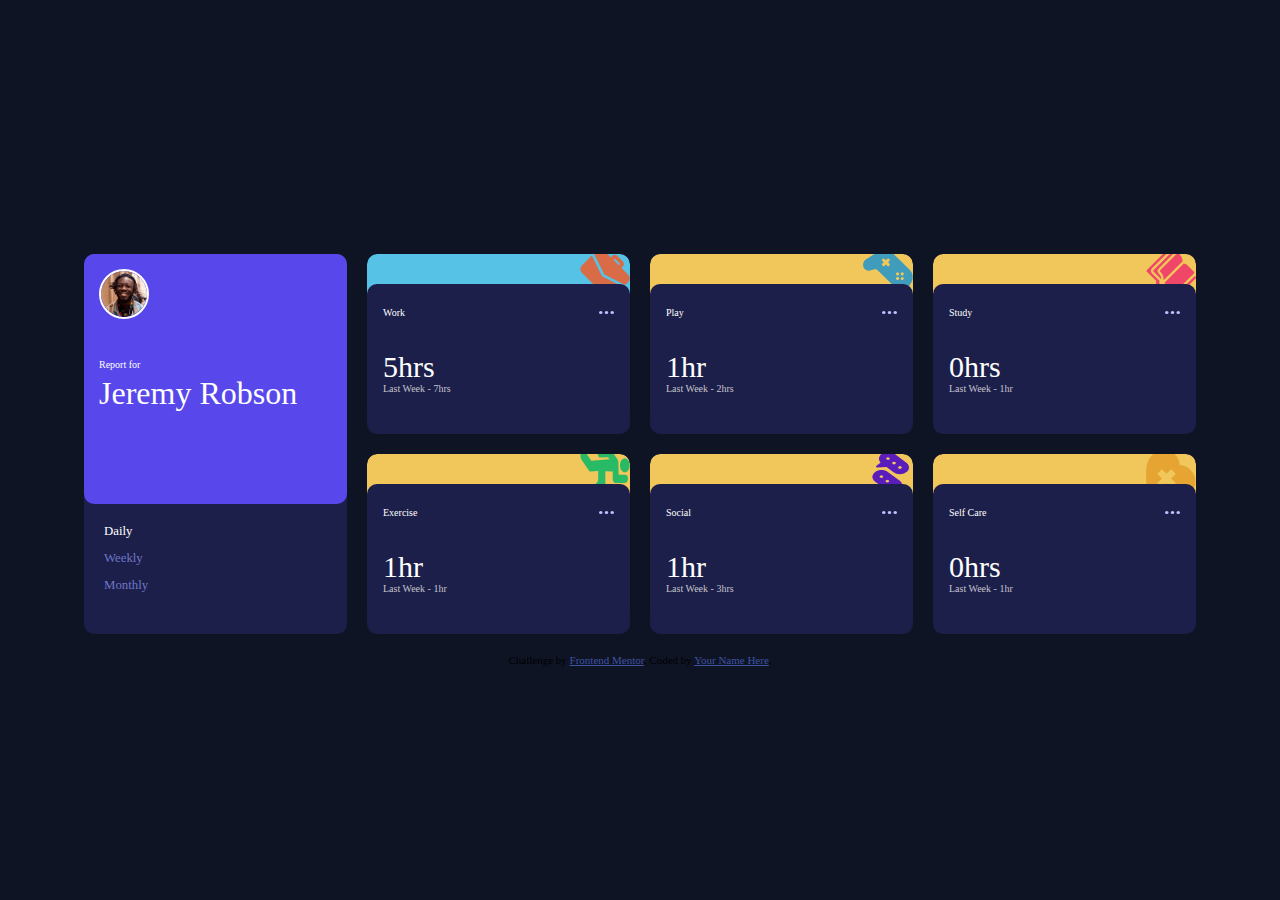
==== index.html @ 4f25144a "all" ====
<!DOCTYPE html>
<html lang="en">
<head>
  <meta charset="UTF-8">
  <meta name="viewport" content="width=device-width, initial-scale=1.0"> <!-- displays site properly based on user's device -->

  <link rel="icon" type="image/png" sizes="32x32" href="./images/favicon-32x32.png">
  
  <title>Frontend Mentor | Time tracking dashboard</title>
  <!-- CSS LINKING -->
  <link rel="stylesheet" href="style.css">

  <!-- Feel free to remove these styles or customise in your own stylesheet 👍 -->
  <style>
    .attribution { font-size: 11px; text-align: center; }
    .attribution a { color: hsl(228, 45%, 44%); }
  </style>
</head>
<body>


  <header>

  </header>

  <main>
    <section class="cards">
      <div class="big-card" >
        <div class="name-card">
          <img src="/images/image-jeremy.png" alt="">
          <div>
            <h3>  Report for</h3>
            <h1>Jeremy Robson</h1>
          </div>
        </div>

        <div class="text">
          <p id="btn-daily" class="btn-text">Daily</p>
          <p id="btn-weekly" class="btn-text">Weekly</p>
          <p id="btn-monthly" class="btn-text">Monthly</p>
        </div>
      </div>
      <div class="work-card card">
        <div class="img work-img">
          <img src="/images/icon-work.svg" alt="">
        </div>
        <!-- <img src="/images/icon-work.svg" alt=""> -->
        <div class="card-body">
          <div class="card-header">
            <h3>Work</h3>
            <img src="/images/icon-ellipsis.svg" alt="">
          </div>

          <div class="hours">
            <h1 class="work-cur-hr"><span>5hrs</span></h1>
            <p class="work-pre-hr">Last Week - <span>7hrs</span></p>
          </div>
        </div>
      </div>
      <div class="play-card card">
        <div class="img play-img">
          <img src="/images/icon-play.svg" alt="">
        </div>
        <div class="card-body">
          <div class="card-header">
            <h3>Play</h3>
            <img src="/images/icon-ellipsis.svg" alt="">
          </div>
          <div class="hours">
            <h1 class="play-cur-hr"><span>1hr</span></h1>
            <p class="play-pre-hr">Last Week - <span>2hrs</span></p>
          </div>
        </div>
      </div>
      <div class="study-card card">
        <div class="img study-img">
          <img src="/images/icon-study.svg" alt="">
        </div>
        <div class="card-body">
          <div class="card-header">
            <h3>Study</h3>
            <img src="/images/icon-ellipsis.svg" alt="">
          </div>

          <div class="hours">
            <h1 class="study-cur-hr"><span>0hrs</span></h1>
            <p class="study-pre-hr">Last Week - <span>1hr</span></p>
          </div>
        </div>
      </div>
      <div class="exe-card card">
        <div class="img exe-img">
          <img src="/images/icon-exercise.svg" alt="">
        </div>
        <div class="card-body">
          <div class="card-header">
            <h3>Exercise</h3>
            <img src="/images/icon-ellipsis.svg" alt="">
          </div>

          <div class="hours">
            <h1 class="exc-cur-hr"><span>1hr</span></h1>
            <p class="exc-pre-hr">Last Week - <span>1hr</span></p>
          </div>
        </div>
      </div>
      <div class="social-card card">
        <div class="img social-img">
          <img src="/images/icon-social.svg" alt="">
        </div>
        <div class="card-body">
          <div class="card-header">
            <h3>Social</h3>
            <img src="/images/icon-ellipsis.svg" alt="">
          </div>

          <div class="hours">
            <h1 class="social-cur-hr"><span>1hr</span></h1>
            <p class="social-pre-hr">Last Week - <span>3hrs</span></p>
          </div>
        </div>
      </div>
      <div class="self-card card">
        <div class="img self-img">
          <img src="/images/icon-self-care.svg" alt="">
        </div>
        <div class="card-body">
          <div class="card-header">
            <h3>Self Care</h3>
            <img src="/images/icon-ellipsis.svg" alt="">
          </div>

          <div class="hours">
            <h1 class="self-cur-hr"><span>0hrs</span></h1>
            <p class="self-pre-hr">Last Week - <span>1hr</span></p>
          </div>
        </div>
      </div>
    </section>
  </main>
  
  <div class="attribution">
    Challenge by <a href="https://www.frontendmentor.io?ref=challenge" target="_blank">Frontend Mentor</a>. 
    Coded by <a href="#">Your Name Here</a>.
  </div>



  <script src="index.js"></script>
</body>
</html>
---- style.css ----
* {
    margin: 0;
    padding: 0;
    box-sizing: border-box;
}
@import url('https://fonts.googleapis.com/css2?family=Rubik:ital,wght@0,300..900;1,300..900&display=swap');


:root {
    --blue: hsl(246, 80%, 60%);
    --work: hsl(195, 74%, 62%);
    --play: hsl(348, 100%, 68%);
    --execise:  hsl(145, 58%, 55%);
    --social: hsl(264, 64%, 52%);
    --self-care: hsl(43, 84%, 65%);
    
    --very-dark-blue: hsl(226, 43%, 10%);
    --Dark-blue: hsl(235, 46%, 20%);
    --Desaturted-blue: hsl(235, 45%, 61%);
    --pale-blue:hsl(236, 100%, 87%);
  ;  font-family: "Rubik";
  font-optical-sizing: auto;
  font-weight:200;
  font-style: normal;
}

body{
    background-color: var(--very-dark-blue);
    height: 100vh;
    display: flex;
    flex-direction: column;
    /* align-items: center; */
    align-content: center;
    justify-content: center;
}

.cards {
    display: grid;
    color: white;
    grid-template-columns: 1fr 1fr 1fr 1fr;
    /* grid-template-rows:  1fr 1fr; */
    width: 60%;
    place-items: center;
    row-gap: 20px;
    column-gap: 20px;
    height: auto;
    margin: auto;
    padding: 20px;

}

.big-card {
    grid-row-start: 1;
    grid-row-end: 3;
    width: 100%;
    height: 380px;
    background-color: var(--Dark-blue);
    border-radius: 10px;
}

.big-card .name-card {
    background-color: var(--blue);
    height: 250px;
    border-radius: 10px;
    padding: 15px;
    display: flex;
    flex-direction: column;
    gap: 40px;
}

.big-card .name-card img {
    width: 50px;
    height: 50px;
    border: 2px white solid;
    border-radius: 50px;
}

.big-card .name-card h3 {
    font-weight: 100;
    font-size: 10px;
   
}
.big-card .name-card h1 {
    font-family: "Rubik" !important;
    font-style: normal;
    font-weight: 100 !important;
   
}

.big-card .name-card div {
    display: flex;
    flex-direction: column;
    gap: 5px;
}


.big-card .text {
    padding: 20px;
    display: flex;
    flex-direction: column;
    gap: 12px;
    font-size: 0.8rem;

    color: var(--Desaturted-blue);
}

#btn-daily {
    color: white;
} 

.work-card, .study-card, .social-card, .play-card, .self-card, .exe-card {
   width: calc(100%);
  
    background-color: var(--Dark-blue);
    overflow: hidden;

}
.card {
    border-radius: 10px;
}

.card-body {
    background-color: var(--Dark-blue);
    padding: 1rem;
    width: auto;
    height: 140px;
    border-radius: 10px;
    position: relative;
    top: -10px;
    display: grid;
    gap: 25px;
}
.card-body h3 {
    font-size: 10px;
    font-weight: 500;
}

.card-body h1 {
    font-weight: 300;
    font-size: 30px;
    line-height: 2rem;
}

.card-body p {
    font-size: 10px;
    font-weight: 100;
    color: rgba(239, 235, 235, 0.817);
}

.card-body .card-header {
    display: flex;
    justify-content: space-between;
    align-items: center;
}

.card-body .card-header img {
    width: 15px;
   height: 3px;

}
.img img {
    width: 50px;
    height: 50px;
}

.img {
    background-color: var(--self-care);
    border-top-right-radius: 10px;
    border-top-left-radius: 10px;
    display: flex;
    justify-content: flex-end;
    height: 40px;
    overflow: hidden;
    align-items: center;
    
}

.work-img {
    background-color: var(--work);
}

@media (max-width: 600px) {
    body{
        display: block;
    }
    .cards {
        display: grid;
        grid-template-columns: 1fr;
        width: 90%;
    }

    .card {
        height: 100px;
    }
    .big-card {
        height: auto;
    }
    .big-card .name-card {
        flex-direction: row;
        height: auto;
    }
    .big-card .text {
        flex-direction: row;
        justify-content: space-between;
        height: auto;
    }
    .big-card .name-card h1 {
        font-size: 20px;
    }
    .work-card, .study-card, .social-card, .play-card, .self-card, .exe-card {
        height: auto;

    }

    .card-body .hours {
        display: flex;
        justify-content: space-between;
        align-items: center;
        height: auto;
    }
    .card-body {
        height: auto;
        gap:9px;
    }
}

@media (min-width: 600px) {
    .cards {
        width: 90%;
    }
    
}
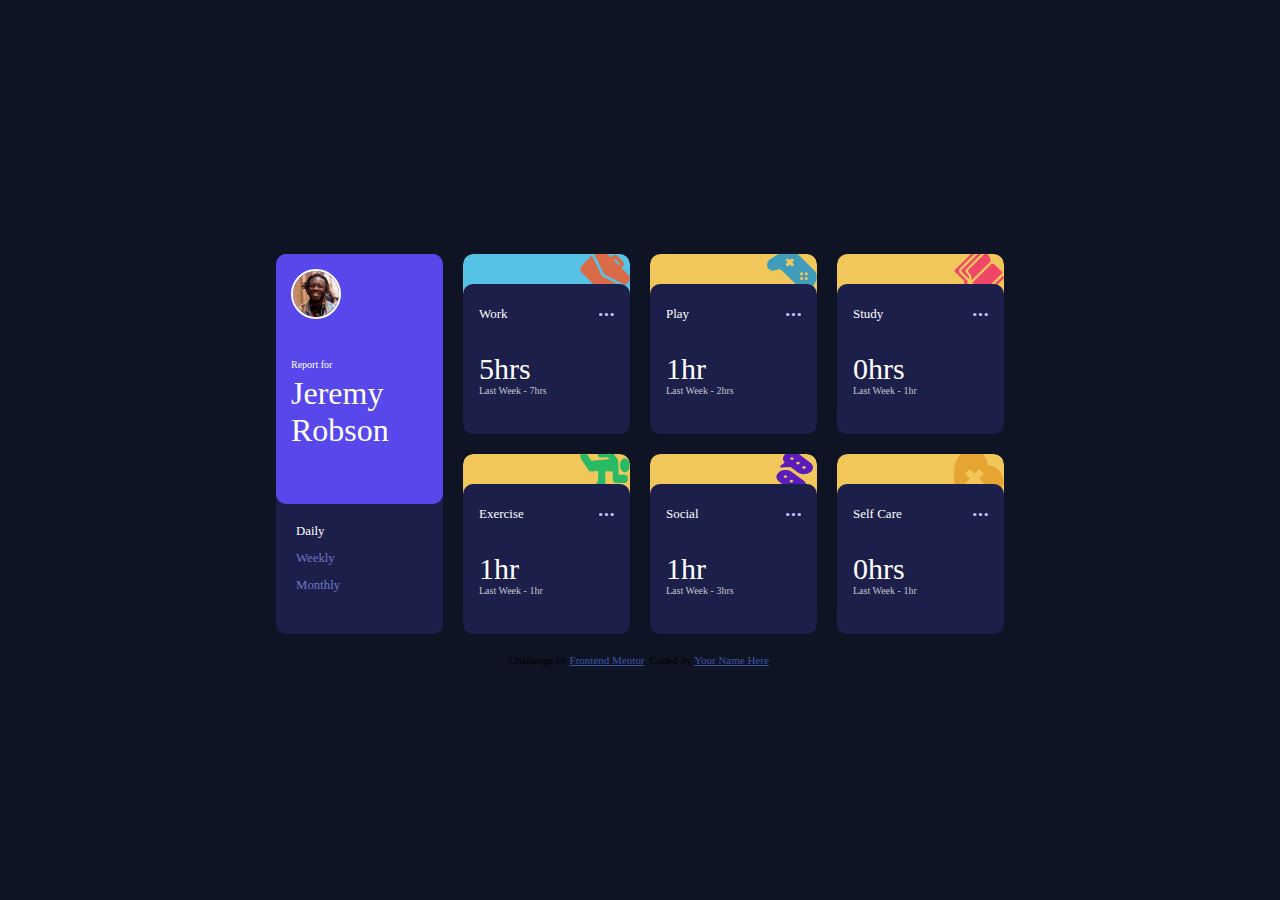
==== commit af510779: "new update html file" ====
--- a/index.html
+++ b/index.html
@@ -47,7 +47,7 @@
         <!-- <img src="/images/icon-work.svg" alt=""> -->
         <div class="card-body">
           <div class="card-header">
-            <h3>Work</h3>
+            <h2>Work</h2>
             <img src="/images/icon-ellipsis.svg" alt="">
           </div>
 
@@ -63,7 +63,7 @@
         </div>
         <div class="card-body">
           <div class="card-header">
-            <h3>Play</h3>
+            <h2>Play</h2>
             <img src="/images/icon-ellipsis.svg" alt="">
           </div>
           <div class="hours">
@@ -78,7 +78,7 @@
         </div>
         <div class="card-body">
           <div class="card-header">
-            <h3>Study</h3>
+            <h2>Study</h2>
             <img src="/images/icon-ellipsis.svg" alt="">
           </div>
 
@@ -94,7 +94,7 @@
         </div>
         <div class="card-body">
           <div class="card-header">
-            <h3>Exercise</h3>
+            <h2>Exercise</h2>
             <img src="/images/icon-ellipsis.svg" alt="">
           </div>
 
@@ -110,7 +110,7 @@
         </div>
         <div class="card-body">
           <div class="card-header">
-            <h3>Social</h3>
+            <h2>Social</h2>
             <img src="/images/icon-ellipsis.svg" alt="">
           </div>
 
@@ -126,7 +126,7 @@
         </div>
         <div class="card-body">
           <div class="card-header">
-            <h3>Self Care</h3>
+            <h2>Self Care</h2>
             <img src="/images/icon-ellipsis.svg" alt="">
           </div>
 
--- a/style.css
+++ b/style.css
@@ -130,8 +130,8 @@
     display: grid;
     gap: 25px;
 }
-.card-body h3 {
-    font-size: 10px;
+.card-body h2 {
+    font-size: 13px;
     font-weight: 500;
 }
 
@@ -224,7 +224,7 @@
     }
 }
 
-@media (min-width: 600px) {
+@media (min-width: 600px) and (max-width: 850px) {
     .cards {
         width: 90%;
     }
